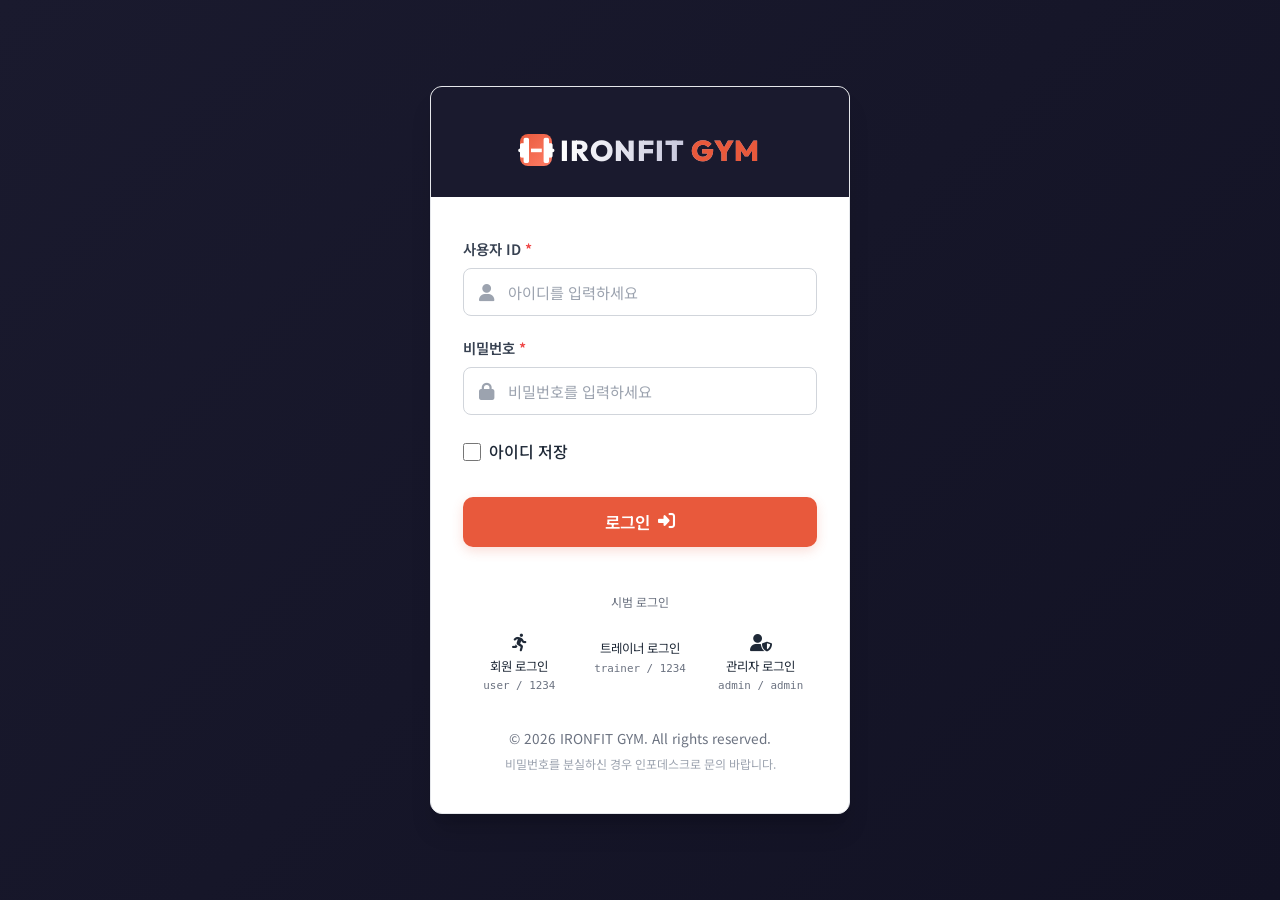
==== index.html @ 005878aa "사이트 전반적 수정" ====
<!DOCTYPE html>
<html lang="ko">
<head>
  <meta charset="UTF-8">
  <meta name="viewport" content="width=device-width, initial-scale=1.0">
  <title>아이언핏 GYM - 로그인</title>
  <!-- FontAwesome for Premium Icons -->
  <link rel="stylesheet" href="https://cdnjs.cloudflare.com/ajax/libs/font-awesome/6.4.0/css/all.min.css">
  <!-- Common Premium Stylesheet -->
  <link rel="stylesheet" href="css/style.css">
  <style>
    /* 로그인 폼 필드 아이콘 레이아웃 보완 */
    .input-icon-wrapper {
      position: relative;
      display: flex;
      align-items: center;
    }
    .input-icon-wrapper i {
      position: absolute;
      left: 1rem;
      color: #9CA3AF;
      transition: var(--transition-fast);
      font-size: 1.1rem;
    }
    .input-icon-wrapper .form-input {
      padding-left: 2.75rem;
    }
    .input-icon-wrapper .form-input:focus + i {
      color: var(--color-primary);
    }
    /* 서브 텍스트 및 저작권 안내 */
    .login-footer-text {
      text-align: center;
      margin-top: 1.5rem;
      font-size: 0.85rem;
      color: var(--color-text-muted);
    }
    /* 시범 로그인 섹션 */
    .demo-login-section {
      margin-top: 1.5rem;
      padding-top: 1.25rem;
      border-top: 1px solid rgba(255,255,255,0.08);
    }
    .demo-login-label {
      text-align: center;
      font-size: 0.75rem;
      color: var(--color-text-muted);
      margin-bottom: 0.75rem;
      display: flex;
      align-items: center;
      gap: 0.5rem;
    }
    .demo-login-label::before,
    .demo-login-label::after {
      content: '';
      flex: 1;
      height: 1px;
      background: rgba(255,255,255,0.08);
    }
    .demo-btn-group {
      display: grid;
      grid-template-columns: repeat(3, 1fr);
      gap: 0.5rem;
    }
    .demo-btn {
      display: flex;
      flex-direction: column;
      align-items: center;
      gap: 0.3rem;
      padding: 0.65rem 0.25rem;
      border-radius: 8px;
      border: 1px solid rgba(255,255,255,0.12);
      background: rgba(255,255,255,0.04);
      color: var(--color-text-secondary);
      font-size: 0.78rem;
      cursor: pointer;
      transition: all 0.2s ease;
    }
    .demo-btn:hover {
      border-color: var(--color-primary);
      background: rgba(232,89,60,0.1);
      color: var(--color-primary);
      transform: translateY(-1px);
    }
    .demo-btn i {
      font-size: 1.1rem;
    }
    .demo-btn .demo-btn-sub {
      font-size: 0.68rem;
      color: var(--color-text-muted);
      font-family: monospace;
    }
  </style>
</head>
<body class="login-page">

  <!-- Main Login Card Container -->
  <div class="login-card card">
    
    <!-- Branding Header -->
    <div class="login-logo">
      <div class="logo">
        <span class="logo-icon"><i class="fa-solid fa-dumbbell"></i></span>
        <span class="logo-text">IRONFIT <span class="logo-highlight">GYM</span></span>
      </div>
    </div>
    
    <!-- Form Body -->
    <div class="login-body">
      
      <!-- Inline Error Alert -->
      <div id="errorAlert" class="error-message">
        <i class="fa-solid fa-circle-exclamation"></i>
        <span id="errorMessage">아이디 또는 비밀번호가 올바르지 않습니다.</span>
      </div>
      
      <!-- Login HTML Form -->
      <form id="loginForm" novalidate>
        
        <!-- User ID Input Group -->
        <div class="form-group">
          <label for="memberId" class="form-label required">사용자 ID</label>
          <div class="input-icon-wrapper">
            <input 
              type="text" 
              id="memberId" 
              name="memberId" 
              class="form-input" 
              placeholder="아이디를 입력하세요" 
              required
              autocomplete="username"
            >
            <i class="fa-solid fa-user"></i>
          </div>
        </div>
        
        <!-- Password Input Group -->
        <div class="form-group">
          <label for="password" class="form-label required">비밀번호</label>
          <div class="input-icon-wrapper">
            <input 
              type="password" 
              id="password" 
              name="password" 
              class="form-input" 
              placeholder="비밀번호를 입력하세요" 
              required
              autocomplete="current-password"
            >
            <i class="fa-solid fa-lock"></i>
          </div>
        </div>
        
        <!-- Remember Me Checkbox (UX) -->
        <div class="form-group" style="margin-top: 1.5rem; margin-bottom: 2rem;">
          <label class="form-checkbox">
            <input type="checkbox" id="rememberMe">
            <span>아이디 저장</span>
          </label>
        </div>
        
        <!-- Action Button -->
        <button type="submit" class="btn btn-primary w-full btn-lg">
          로그인 <i class="fa-solid fa-right-to-bracket"></i>
        </button>
        
      </form>
      
      <!-- 시범 로그인 버튼 -->
      <div class="demo-login-section">
        <div class="demo-login-label">시범 로그인</div>
        <div class="demo-btn-group">
          <button type="button" class="demo-btn" onclick="demoLogin('user','1234')">
            <i class="fa-solid fa-person-running"></i>
            회원 로그인
            <span class="demo-btn-sub">user / 1234</span>
          </button>
          <button type="button" class="demo-btn" onclick="demoLogin('trainer','1234')">
            <i class="fa-solid fa-whistle"></i>
            트레이너 로그인
            <span class="demo-btn-sub">trainer / 1234</span>
          </button>
          <button type="button" class="demo-btn" onclick="demoLogin('admin','admin')">
            <i class="fa-solid fa-user-shield"></i>
            관리자 로그인
            <span class="demo-btn-sub">admin / admin</span>
          </button>
        </div>
      </div>

      <!-- Auxiliary footer info -->
      <div class="login-footer-text">
        <p>© 2026 IRONFIT GYM. All rights reserved.</p>
        <p style="font-size: 0.75rem; margin-top: 0.25rem; color: #9CA3AF;">비밀번호를 분실하신 경우 인포데스크로 문의 바랍니다.</p>
      </div>
      
    </div>
  </div>

  <!-- Central Loading Indicator Component -->
  <div class="loading-overlay">
    <div class="spinner"></div>
    <div class="loading-text">로그인 정보 인증 중...</div>
  </div>

  <!-- Loading Core Scripts -->
  <script src="js/config.js"></script>
  <script src="js/api.js"></script>
  <script src="js/auth.js"></script>
</body>
</html>
---- css/style.css ----
@import url('https://fonts.googleapis.com/css2?family=Noto+Sans+KR:wght@300;400;500;700;900&family=Outfit:wght@300;400;500;600;700;800&display=swap');

/* ==========================================================================
   1. Design System & CSS Variables
   ========================================================================== */
:root {
  /* Color Palette */
  --bg-primary: #121224;        /* 아주 짙은 네이비, 전체 바탕 */
  --bg-secondary: #1A1A2E;      /* 다크 네이비, 사이드바/헤더용 */
  --bg-card: #FFFFFF;           /* 흰색 카드 UI */
  
  --color-primary: #E8593C;      /* 메인 포인트 오렌지/레드 */
  --color-primary-hover: #D0482B;
  --color-primary-light: #FDF0EE;
  
  --color-text-dark: #1F2937;    /* 주 텍스트 (카드 내부 등) */
  --color-text-muted: #6B7280;   /* 보조 텍스트 */
  --color-text-light: #FFFFFF;   /* 밝은 텍스트 (다크 배경용) */
  --color-text-light-muted: #A5A5C7;
  
  --border-color: #E5E7EB;       /* 기본 경계선 */
  --border-color-dark: rgba(255, 255, 255, 0.08);
  
  /* Status Colors */
  --color-success: #10B981;
  --color-warning: #F59E0B;
  --color-danger: #EF4444;
  --color-info: #3B82F6;
  
  /* Dimensions & Grid */
  --sidebar-width: 260px;
  --sidebar-collapsed-width: 70px;
  --header-height: 70px;
  
  /* Typography */
  --font-ko: 'Noto Sans KR', sans-serif;
  --font-en: 'Outfit', sans-serif;
  
  /* Shadows & Effects */
  --shadow-sm: 0 1px 2px 0 rgba(0, 0, 0, 0.05);
  --shadow-md: 0 4px 6px -1px rgba(0, 0, 0, 0.1), 0 2px 4px -1px rgba(0, 0, 0, 0.06);
  --shadow-lg: 0 10px 15px -3px rgba(0, 0, 0, 0.1), 0 4px 6px -2px rgba(0, 0, 0, 0.05);
  --shadow-premium: 0 20px 25px -5px rgba(0, 0, 0, 0.15), 0 10px 10px -5px rgba(0, 0, 0, 0.04);
  
  --transition-fast: 0.15s ease;
  --transition-normal: 0.25s ease;
}

/* ==========================================================================
   2. Reset & Global Styles
   ========================================================================== */
*, *::before, *::after {
  box-sizing: border-box;
  margin: 0;
  padding: 0;
}

html {
  font-size: 16px;
  scroll-behavior: smooth;
}

body {
  font-family: var(--font-ko);
  background-color: var(--bg-primary);
  color: var(--color-text-dark);
  line-height: 1.6;
  overflow-x: hidden;
}

a {
  color: inherit;
  text-decoration: none;
  transition: var(--transition-fast);
}

button, input, select, textarea {
  font-family: inherit;
  font-size: inherit;
  color: inherit;
  border: none;
  background: none;
}

button {
  cursor: pointer;
}

img {
  max-width: 100%;
  height: auto;
  display: block;
}

/* ==========================================================================
   3. Main Layout Structure
   ========================================================================== */
.app-container {
  display: flex;
  min-height: 100vh;
}

/* Sidebar Styling */
.sidebar {
  width: var(--sidebar-width);
  background-color: var(--bg-secondary);
  color: var(--color-text-light);
  display: flex;
  flex-direction: column;
  position: fixed;
  top: 0;
  bottom: 0;
  left: 0;
  z-index: 100;
  transition: width var(--transition-normal);
  border-right: 1px solid var(--border-color-dark);
  box-shadow: 4px 0 20px rgba(0, 0, 0, 0.3);
}

.sidebar-header {
  height: var(--header-height);
  display: flex;
  align-items: center;
  padding: 0 1.5rem;
  border-bottom: 1px solid var(--border-color-dark);
}

.logo {
  display: flex;
  align-items: center;
  gap: 0.5rem;
  font-family: var(--font-en);
  font-size: 1.25rem;
  font-weight: 800;
  letter-spacing: 1px;
}

.logo-icon {
  width: 32px;
  height: 32px;
  background: linear-gradient(135deg, var(--color-primary), #FF7E67);
  border-radius: 8px;
  display: flex;
  align-items: center;
  justify-content: center;
  font-weight: 900;
  color: #FFF;
}

.logo-text {
  background: linear-gradient(to right, #FFF, var(--color-text-light-muted));
  -webkit-background-clip: text;
  -webkit-text-fill-color: transparent;
}

.logo-highlight {
  color: var(--color-primary);
  -webkit-text-fill-color: var(--color-primary);
}

.sidebar-body {
  flex: 1;
  overflow-y: auto;
  padding: 1.5rem 0.75rem;
}

/* Nav Menu */
.nav-list {
  list-style: none;
  display: flex;
  flex-direction: column;
  gap: 0.35rem;
}

.nav-item a {
  display: flex;
  align-items: center;
  gap: 1rem;
  padding: 0.85rem 1rem;
  border-radius: 8px;
  color: var(--color-text-light-muted);
  font-weight: 500;
  transition: all var(--transition-normal);
}

.nav-item a:hover {
  background-color: rgba(255, 255, 255, 0.05);
  color: var(--color-text-light);
}

.nav-item.active a {
  background-color: var(--color-primary);
  color: var(--color-text-light);
  box-shadow: 0 4px 15px rgba(232, 89, 60, 0.4);
}

.nav-item i {
  font-size: 1.2rem;
  width: 24px;
  text-align: center;
  transition: var(--transition-fast);
}

.nav-item.active i {
  transform: scale(1.1);
}

.sidebar-footer {
  padding: 1rem 0.75rem;
  border-top: 1px solid var(--border-color-dark);
}

/* User Profile in Sidebar */
.user-profile {
  display: flex;
  align-items: center;
  gap: 0.75rem;
  padding: 0.75rem 1rem;
  border-radius: 8px;
  background-color: rgba(255, 255, 255, 0.03);
}

.user-avatar {
  width: 40px;
  height: 40px;
  border-radius: 50%;
  background-color: var(--color-primary-light);
  color: var(--color-primary);
  display: flex;
  align-items: center;
  justify-content: center;
  font-weight: 700;
  font-family: var(--font-en);
}

.user-info {
  flex: 1;
  min-width: 0;
}

.user-name {
  font-size: 0.9rem;
  font-weight: 600;
  white-space: nowrap;
  overflow: hidden;
  text-overflow: ellipsis;
}

.user-role {
  font-size: 0.75rem;
  color: var(--color-text-light-muted);
}

.btn-logout {
  color: var(--color-text-light-muted);
  width: 32px;
  height: 32px;
  display: flex;
  align-items: center;
  justify-content: center;
  border-radius: 6px;
  transition: var(--transition-fast);
}

.btn-logout:hover {
  background-color: rgba(239, 68, 68, 0.15);
  color: var(--color-danger);
}

/* Main Content Area */
.main-content {
  flex: 1;
  margin-left: var(--sidebar-width);
  min-height: 100vh;
  display: flex;
  flex-direction: column;
  transition: margin-left var(--transition-normal);
}

/* Top Header */
.main-header {
  height: var(--header-height);
  background-color: var(--bg-secondary);
  display: flex;
  align-items: center;
  justify-content: space-between;
  padding: 0 2rem;
  position: sticky;
  top: 0;
  z-index: 99;
  border-bottom: 1px solid var(--border-color-dark);
}

.header-title {
  color: var(--color-text-light);
  font-size: 1.25rem;
  font-weight: 700;
  display: flex;
  align-items: center;
  gap: 0.5rem;
}

.header-actions {
  display: flex;
  align-items: center;
  gap: 1rem;
}

.hamburger-btn {
  display: none;
  font-size: 1.5rem;
  color: var(--color-text-light);
  cursor: pointer;
}

.page-body {
  flex: 1;
  padding: 2rem;
  max-width: 1400px;
  width: 100%;
  margin: 0 auto;
}

/* ==========================================================================
   4. UI Cards (흰색 카드 기반)
   ========================================================================== */
.card {
  background-color: var(--bg-card);
  border-radius: 12px;
  box-shadow: var(--shadow-md);
  border: 1px solid var(--border-color);
  overflow: hidden;
  transition: transform var(--transition-normal), box-shadow var(--transition-normal);
  display: flex;
  flex-direction: column;
  color: var(--color-text-dark);
}

.card:hover {
  transform: translateY(-4px);
  box-shadow: var(--shadow-premium);
}

.card-header {
  padding: 1.25rem 1.5rem;
  border-bottom: 1px solid var(--border-color);
  background-color: #FAFBFD;
  display: flex;
  align-items: center;
  justify-content: space-between;
}

.card-title {
  font-size: 1.1rem;
  font-weight: 700;
  color: var(--bg-primary);
  display: flex;
  align-items: center;
  gap: 0.5rem;
}

.card-body {
  padding: 1.5rem;
  flex: 1;
}

.card-footer {
  padding: 1rem 1.5rem;
  border-top: 1px solid var(--border-color);
  background-color: #FAFBFD;
  display: flex;
  align-items: center;
  justify-content: flex-end;
  gap: 0.5rem;
}

/* Grid Layouts */
.grid-2 {
  display: grid;
  grid-template-columns: repeat(2, 1fr);
  gap: 1.5rem;
}

.grid-3 {
  display: grid;
  grid-template-columns: repeat(3, 1fr);
  gap: 1.5rem;
}

.grid-4 {
  display: grid;
  grid-template-columns: repeat(4, 1fr);
  gap: 1.5rem;
}

/* ==========================================================================
   5. Buttons & Badges
   ========================================================================== */
.btn {
  display: inline-flex;
  align-items: center;
  justify-content: center;
  gap: 0.5rem;
  padding: 0.625rem 1.25rem;
  font-size: 0.95rem;
  font-weight: 600;
  border-radius: 8px;
  transition: all var(--transition-fast);
  text-align: center;
  white-space: nowrap;
}

.btn:active {
  transform: scale(0.97);
}

.btn-primary {
  background-color: var(--color-primary);
  color: #FFF;
  box-shadow: 0 4px 12px rgba(232, 89, 60, 0.2);
}

.btn-primary:hover {
  background-color: var(--color-primary-hover);
  box-shadow: 0 6px 16px rgba(232, 89, 60, 0.35);
}

.btn-secondary {
  background-color: #F3F4F6;
  color: #374151;
  border: 1px solid #E5E7EB;
}

.btn-secondary:hover {
  background-color: #E5E7EB;
}

.btn-danger {
  background-color: var(--color-danger);
  color: #FFF;
  box-shadow: 0 4px 12px rgba(239, 68, 68, 0.2);
}

.btn-danger:hover {
  background-color: #DC2626;
}

.btn-outline {
  background-color: transparent;
  color: var(--color-primary);
  border: 1px solid var(--color-primary);
}

.btn-outline:hover {
  background-color: var(--color-primary-light);
}

.btn-sm {
  padding: 0.4rem 0.8rem;
  font-size: 0.8rem;
  border-radius: 6px;
}

.btn-lg {
  padding: 0.8rem 1.8rem;
  font-size: 1.05rem;
  border-radius: 10px;
}

/* Badges */
.badge {
  display: inline-flex;
  align-items: center;
  padding: 0.25rem 0.6rem;
  font-size: 0.75rem;
  font-weight: 700;
  border-radius: 50px;
  line-height: 1;
}

.badge-primary {
  background-color: var(--color-primary-light);
  color: var(--color-primary);
}

.badge-success {
  background-color: #E6F4EA;
  color: var(--color-success);
}

.badge-warning {
  background-color: #FFF8E6;
  color: var(--color-warning);
}

.badge-danger {
  background-color: #FCE8E6;
  color: var(--color-danger);
}

.badge-info {
  background-color: #E8F0FE;
  color: var(--color-info);
}

/* ==========================================================================
   6. Forms & Inputs
   ========================================================================== */
.form-group {
  margin-bottom: 1.25rem;
}

.form-label {
  display: block;
  font-size: 0.9rem;
  font-weight: 600;
  margin-bottom: 0.5rem;
  color: #374151;
}

.form-label.required::after {
  content: " *";
  color: var(--color-danger);
}

.form-input, .form-select, .form-textarea {
  width: 100%;
  padding: 0.75rem 1rem;
  font-size: 0.95rem;
  background-color: #FFFFFF;
  border: 1.5px solid #D1D5DB;
  border-radius: 8px;
  transition: all var(--transition-fast);
  color: var(--color-text-dark);
}

.form-input::placeholder {
  color: #9CA3AF;
}

.form-input:focus, .form-select:focus, .form-textarea:focus {
  outline: none;
  border-color: var(--color-primary);
  box-shadow: 0 0 0 4px rgba(232, 89, 60, 0.15);
}

.form-textarea {
  resize: vertical;
  min-height: 100px;
}

.form-checkbox {
  display: flex;
  align-items: center;
  gap: 0.5rem;
  cursor: pointer;
  font-weight: 500;
}

.form-checkbox input[type="checkbox"] {
  width: 18px;
  height: 18px;
  accent-color: var(--color-primary);
  cursor: pointer;
}

/* ==========================================================================
   7. Tables
   ========================================================================== */
.table-container {
  width: 100%;
  overflow-x: auto;
  border: 1px solid var(--border-color);
  border-radius: 8px;
}

.table {
  width: 100%;
  border-collapse: collapse;
  text-align: left;
  font-size: 0.95rem;
}

.table th {
  background-color: #FAFBFD;
  color: var(--bg-primary);
  font-weight: 700;
  padding: 1rem 1.25rem;
  border-bottom: 1px solid var(--border-color);
}

.table td {
  padding: 1rem 1.25rem;
  border-bottom: 1px solid var(--border-color);
  color: #374151;
  transition: background-color var(--transition-fast);
}

.table tr:last-child td {
  border-bottom: none;
}

.table tr:hover td {
  background-color: #F9FAFB;
}

/* ==========================================================================
   8. Specific Login Page Styles (index.html)
   ========================================================================== */
.login-page {
  display: flex;
  align-items: center;
  justify-content: center;
  min-height: 100vh;
  background: linear-gradient(135deg, var(--bg-secondary), var(--bg-primary));
  padding: 1rem;
}

.login-card {
  width: 100%;
  max-width: 420px;
  box-shadow: var(--shadow-premium);
  animation: slideUp var(--transition-normal) ease-out;
}

.login-logo {
  display: flex;
  justify-content: center;
  align-items: center;
  padding: 2.5rem 1.5rem 1.5rem;
  background-color: var(--bg-secondary);
}

.login-logo .logo {
  font-size: 1.8rem;
}

.login-body {
  padding: 2.5rem 2rem;
}

.error-message {
  display: none;
  background-color: #FDF2F2;
  color: var(--color-danger);
  padding: 0.75rem 1rem;
  border-radius: 6px;
  font-size: 0.85rem;
  margin-bottom: 1.25rem;
  border: 1px solid #FBD5D5;
  align-items: center;
  gap: 0.5rem;
}

@keyframes slideUp {
  from {
    opacity: 0;
    transform: translateY(20px);
  }
  to {
    opacity: 1;
    transform: translateY(0);
  }
}

/* ==========================================================================
   9. Miscellaneous & Utilities
   ========================================================================== */
.text-center { text-align: center !important; }
.text-right { text-align: right !important; }
.flex { display: flex !important; }
.flex-col { flex-direction: column !important; }
.justify-between { justify-content: space-between !important; }
.align-center { align-items: center !important; }
.gap-1 { gap: 0.5rem !important; }
.gap-2 { gap: 1rem !important; }
.gap-3 { gap: 1.5rem !important; }
.w-full { width: 100% !important; }

/* Stat Widget Cards (Dashboard) */
.stat-card {
  padding: 1.5rem;
  display: flex;
  align-items: center;
  justify-content: space-between;
}

.stat-info {
  display: flex;
  flex-direction: column;
}

.stat-label {
  font-size: 0.85rem;
  color: var(--color-text-muted);
  font-weight: 600;
}

.stat-value {
  font-size: 1.75rem;
  font-weight: 800;
  color: var(--bg-primary);
  font-family: var(--font-en);
  margin-top: 0.25rem;
  line-height: 1.1;
}

.stat-icon-wrapper {
  width: 48px;
  height: 48px;
  border-radius: 12px;
  display: flex;
  align-items: center;
  justify-content: center;
  font-size: 1.4rem;
  background-color: var(--color-primary-light);
  color: var(--color-primary);
}

/* Loading overlay */
.loading-overlay {
  position: fixed;
  top: 0;
  left: 0;
  width: 100%;
  height: 100%;
  background-color: rgba(18, 18, 36, 0.7);
  z-index: 9999;
  display: none;
  align-items: center;
  justify-content: center;
  flex-direction: column;
  gap: 1rem;
  backdrop-filter: blur(4px);
}

.spinner {
  width: 50px;
  height: 50px;
  border: 4px solid rgba(255, 255, 255, 0.1);
  border-left-color: var(--color-primary);
  border-radius: 50%;
  animation: spin 1s linear infinite;
}

.loading-text {
  color: #FFF;
  font-weight: 600;
  font-size: 1.1rem;
}

@keyframes spin {
  to { transform: rotate(360deg); }
}

/* ==========================================================================
   10. Responsive Design
   ========================================================================== */

/* 태블릿 (1024px 이하) */
@media (max-width: 1024px) {
  :root {
    --sidebar-width: 220px;
  }
  
  .grid-4 {
    grid-template-columns: repeat(2, 1fr);
  }
  
  .grid-3 {
    grid-template-columns: repeat(2, 1fr);
  }
}

/* 모바일 (768px 이하) */
@media (max-width: 768px) {
  :root {
    --sidebar-width: 260px;
  }

  .app-container {
    flex-direction: column;
  }

  /* Sidebar as slide-over menu in Mobile */
  .sidebar {
    transform: translateX(-100%);
    box-shadow: none;
    transition: transform var(--transition-normal);
  }

  .sidebar.open {
    transform: translateX(0);
    box-shadow: 4px 0 20px rgba(0, 0, 0, 0.5);
  }

  .sidebar-overlay {
    display: none;
    position: fixed;
    top: 0;
    left: 0;
    width: 100vw;
    height: 100vh;
    background-color: rgba(0, 0, 0, 0.5);
    backdrop-filter: blur(2px);
    z-index: 98;
  }

  .sidebar-overlay.show {
    display: block;
  }

  /* Main Content adjusts for full width */
  .main-content {
    margin-left: 0;
  }

  .main-header {
    padding: 0 1.25rem;
  }

  .hamburger-btn {
    display: block;
  }

  .page-body {
    padding: 1.25rem;
  }

  .grid-2, .grid-3, .grid-4 {
    grid-template-columns: 1fr;
  }
  
  .stat-card {
    padding: 1.25rem;
  }
}
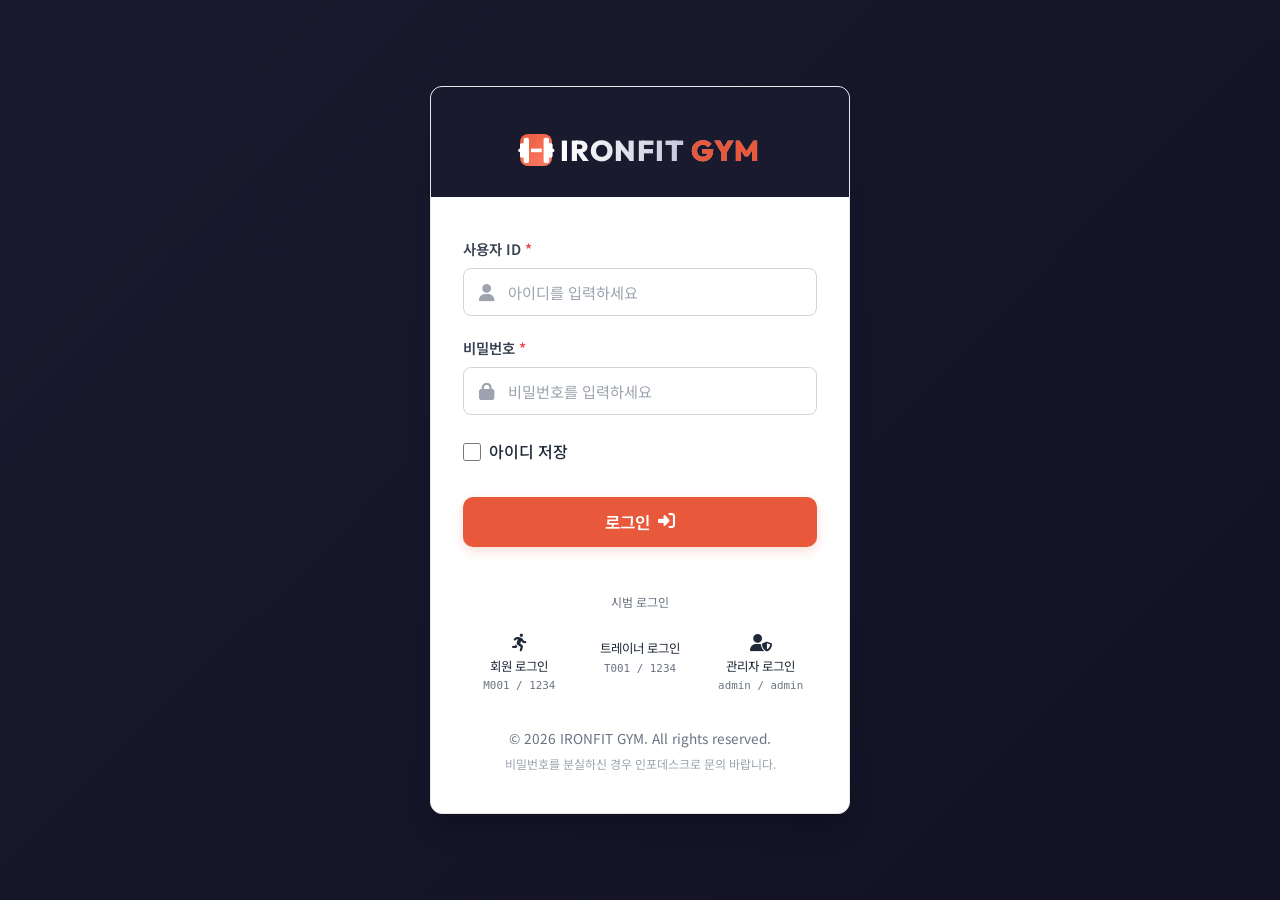
==== commit 61a059d3: "비번 변경" ====
--- a/index.html
+++ b/index.html
@@ -170,15 +170,15 @@
       <div class="demo-login-section">
         <div class="demo-login-label">시범 로그인</div>
         <div class="demo-btn-group">
-          <button type="button" class="demo-btn" onclick="demoLogin('user','1234')">
+          <button type="button" class="demo-btn" onclick="demoLogin('M001','1234')">
             <i class="fa-solid fa-person-running"></i>
             회원 로그인
-            <span class="demo-btn-sub">user / 1234</span>
+            <span class="demo-btn-sub">M001 / 1234</span>
           </button>
-          <button type="button" class="demo-btn" onclick="demoLogin('trainer','1234')">
+          <button type="button" class="demo-btn" onclick="demoLogin('T001','1234')">
             <i class="fa-solid fa-whistle"></i>
             트레이너 로그인
-            <span class="demo-btn-sub">trainer / 1234</span>
+            <span class="demo-btn-sub">T001 / 1234</span>
           </button>
           <button type="button" class="demo-btn" onclick="demoLogin('admin','admin')">
             <i class="fa-solid fa-user-shield"></i>
